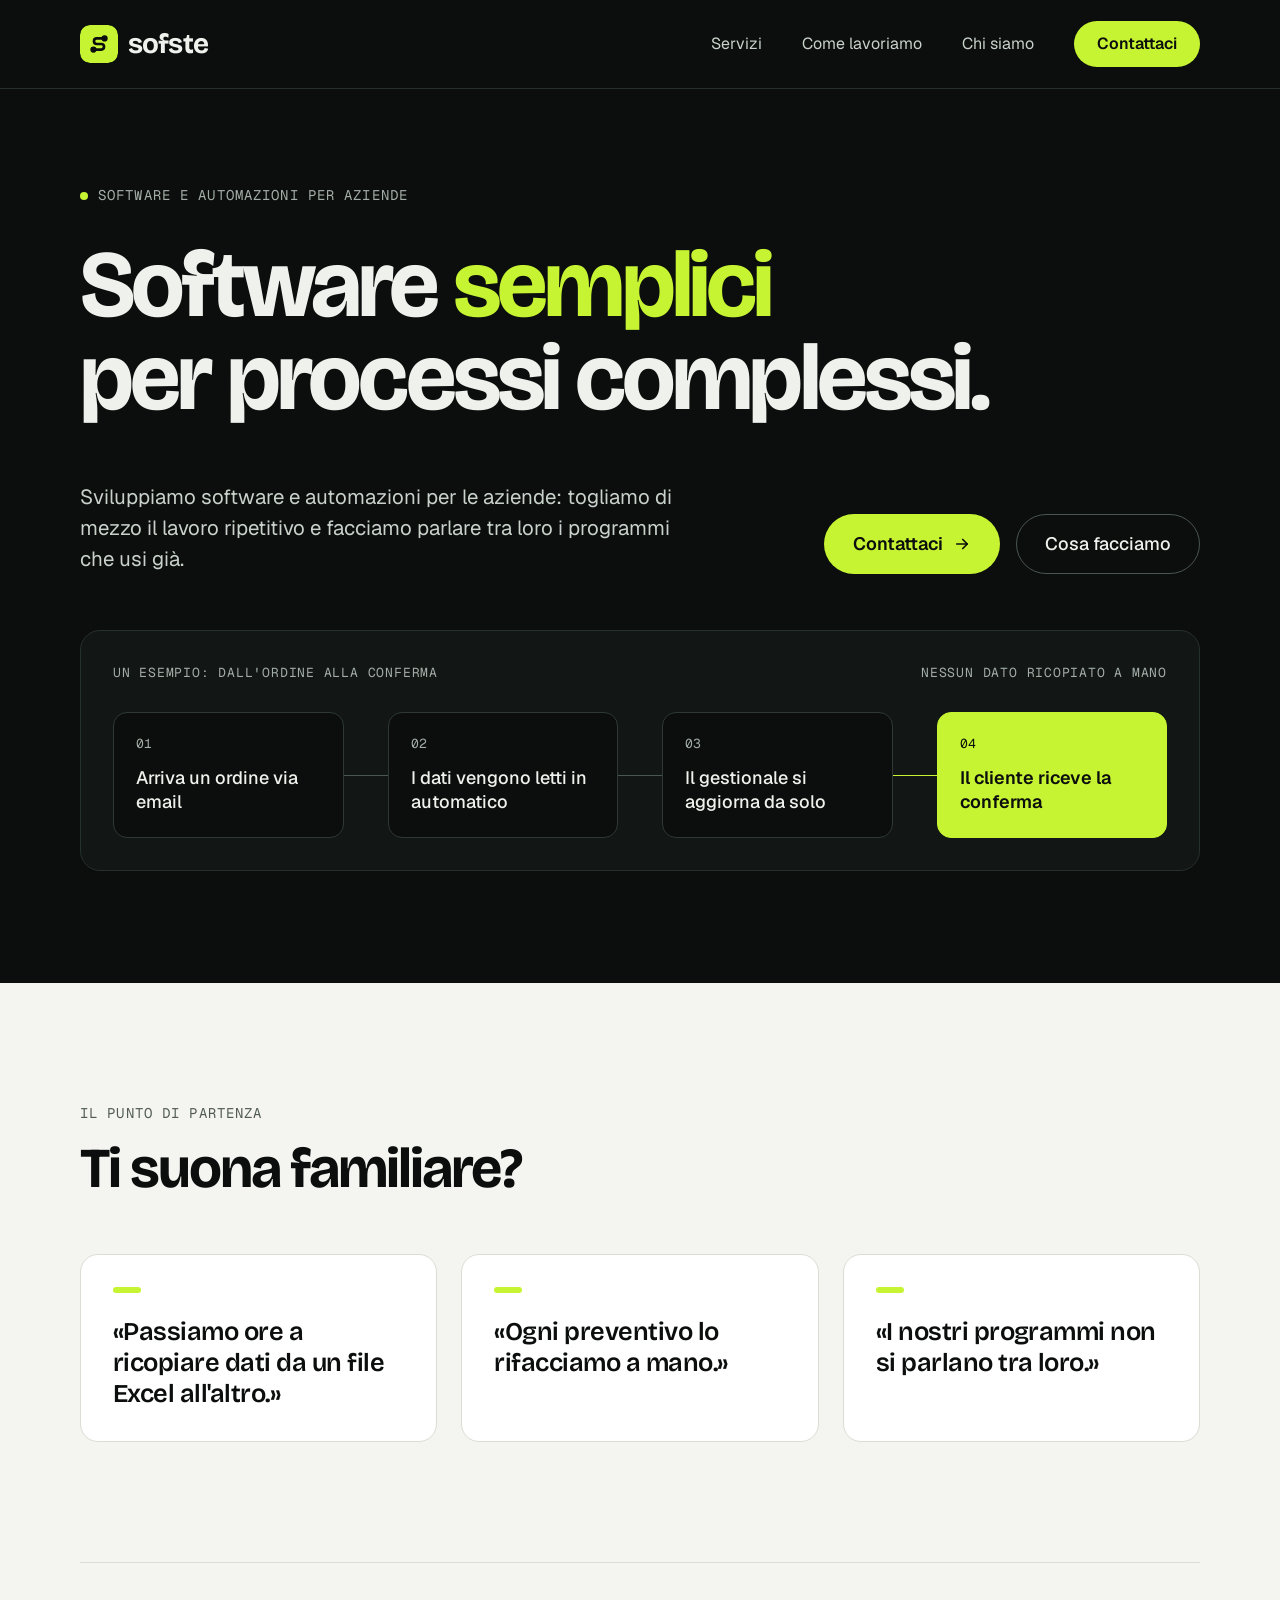
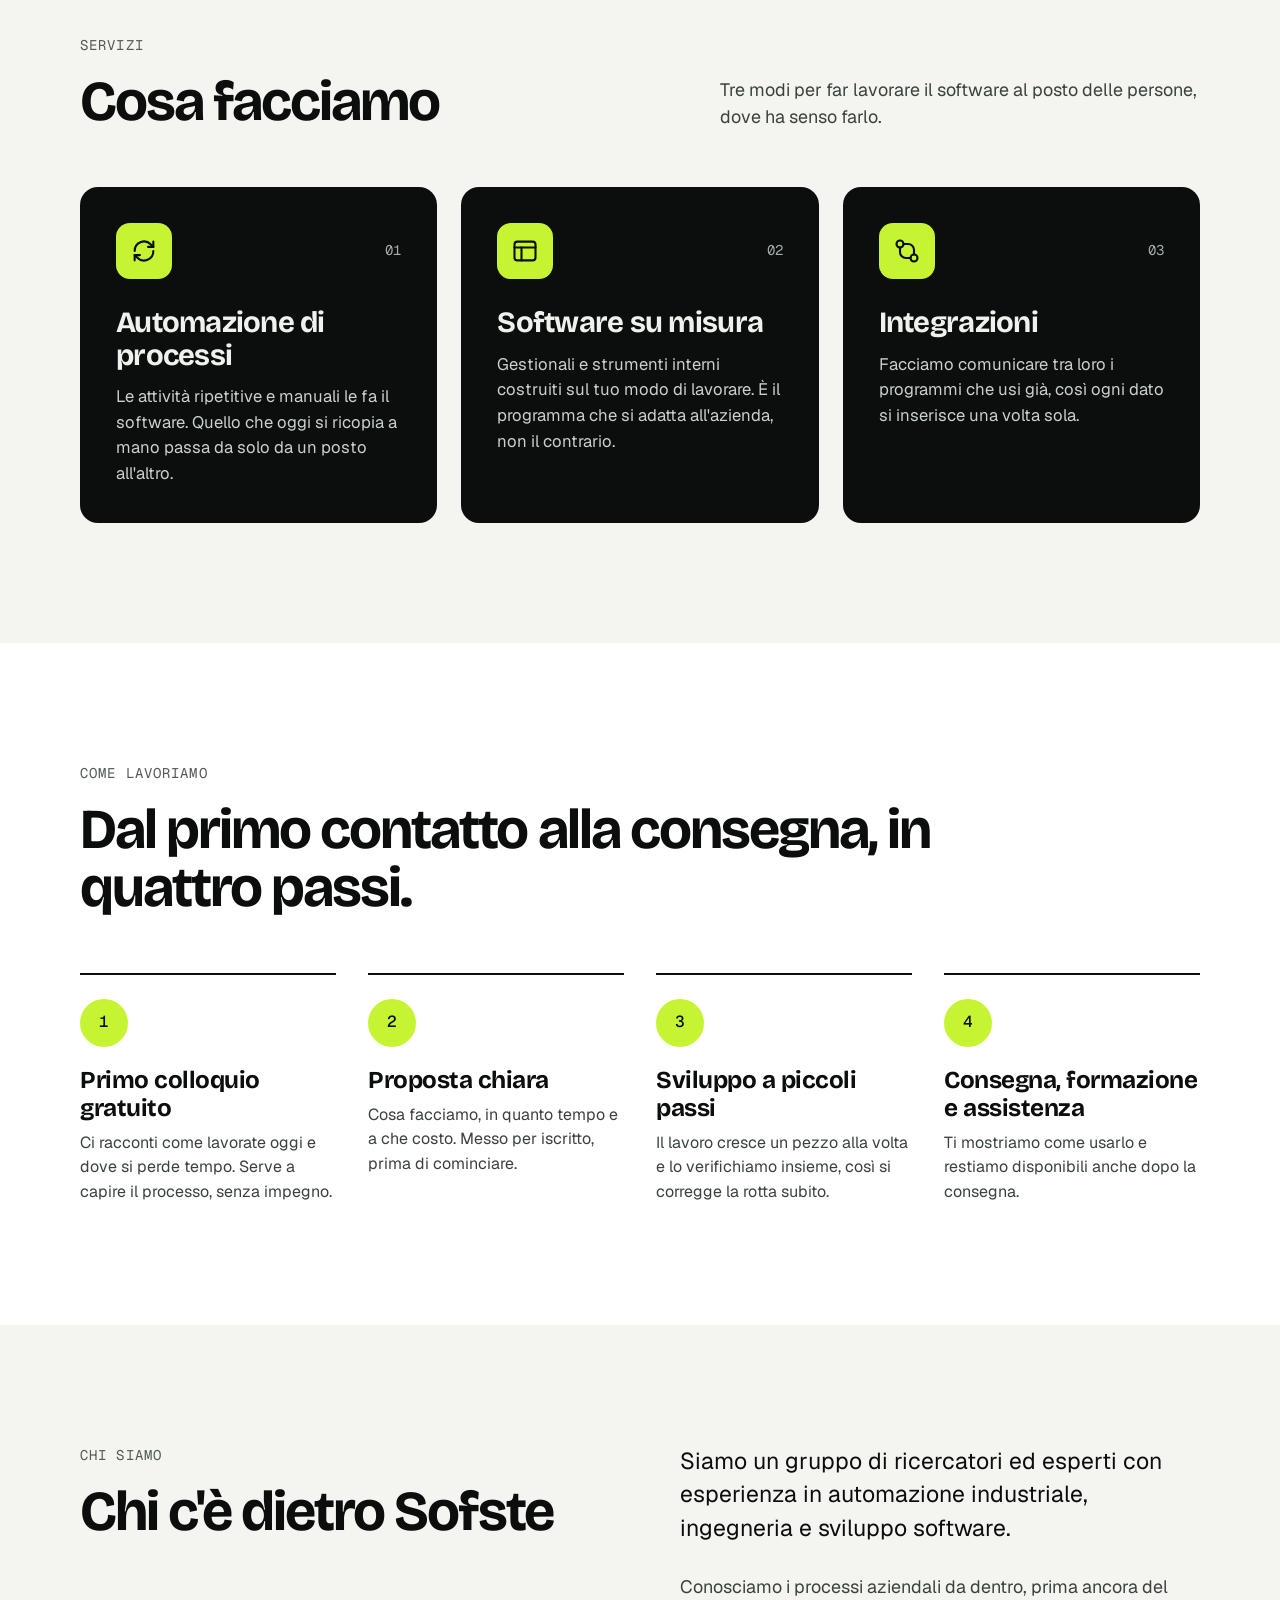
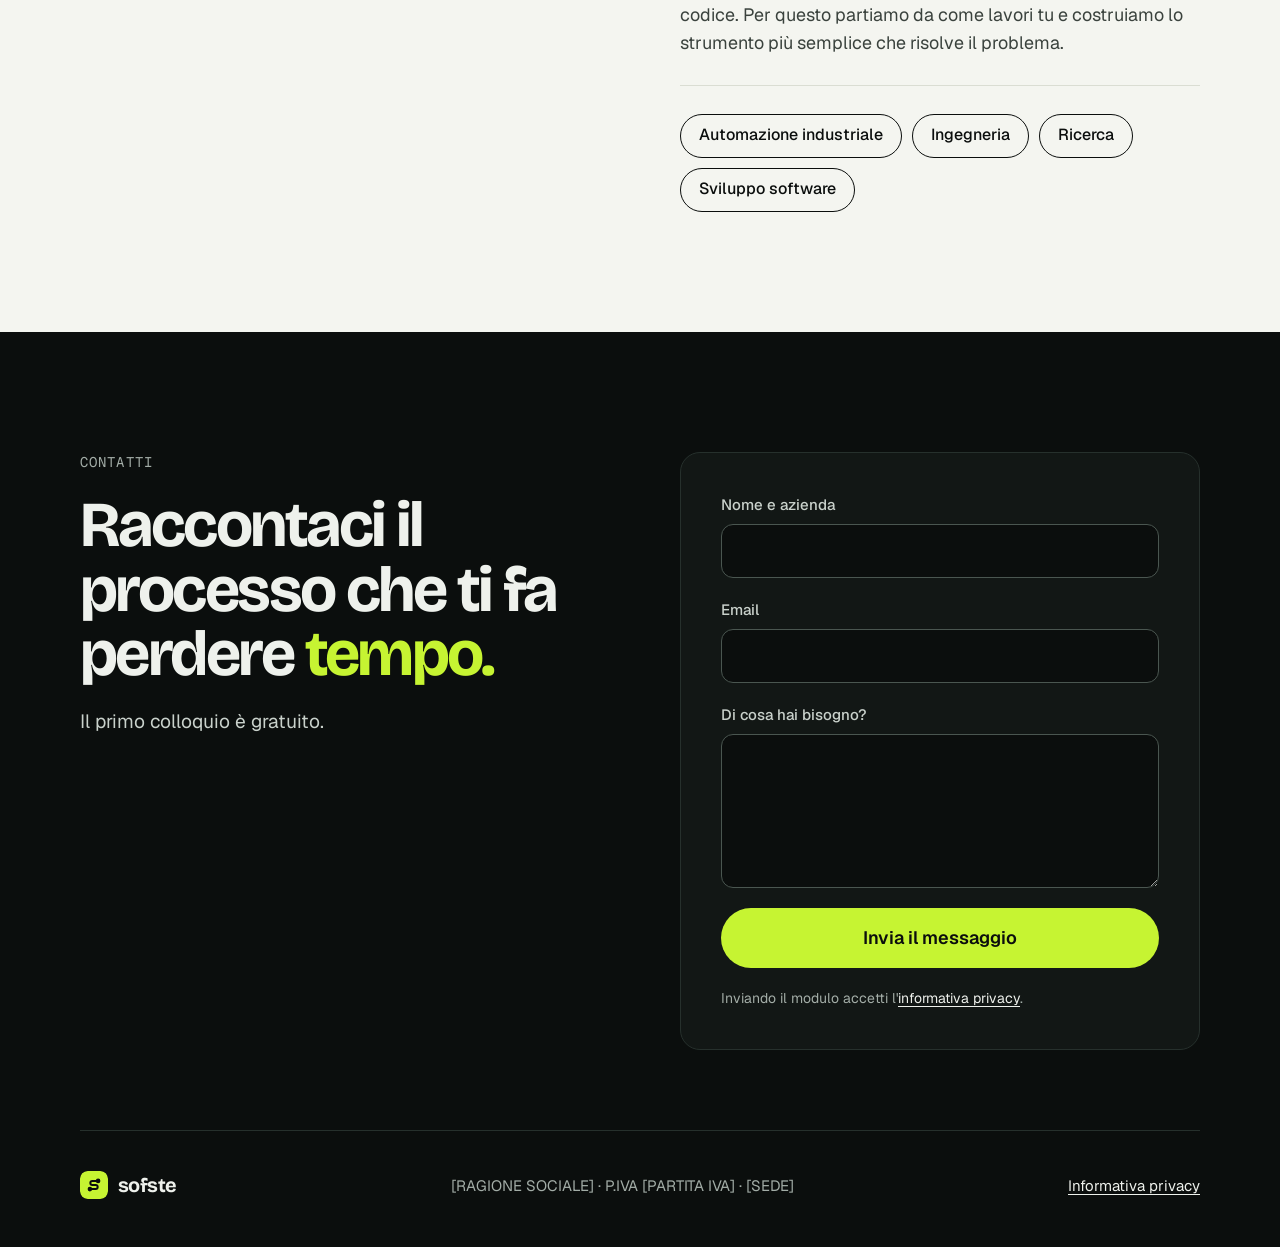
==== index.html @ 0947544b "Sito Sofste: pagina principale, privacy, logo e font Sito statico a pagina singola (HTML, CSS, JS se" ====
<!doctype html>
<html lang="it">
<head>
  <meta charset="utf-8">
  <meta name="viewport" content="width=device-width, initial-scale=1">
  <title>Sofste · Software semplici per processi complessi</title>
  <meta name="description" content="Sofste sviluppa software e automazioni per le aziende: meno lavoro ripetitivo, strumenti su misura e programmi che comunicano tra loro.">
  <meta name="theme-color" content="#0B0E0D">

  <meta property="og:type" content="website">
  <meta property="og:locale" content="it_IT">
  <meta property="og:site_name" content="Sofste">
  <meta property="og:title" content="Sofste · Software semplici per processi complessi">
  <meta property="og:description" content="Software e automazioni per le aziende: meno lavoro ripetitivo, strumenti su misura e programmi che comunicano tra loro.">
  <!-- TODO: aggiungere og:url e og:image quando il dominio è definito -->

  <link rel="icon" href="assets/img/favicon.svg" type="image/svg+xml">
  <link rel="preload" href="assets/fonts/bricolage-grotesque.woff2" as="font" type="font/woff2" crossorigin>
  <link rel="preload" href="assets/fonts/geist.woff2" as="font" type="font/woff2" crossorigin>
  <link rel="stylesheet" href="css/style.css">
  <script>document.documentElement.classList.add("js");</script>
</head>
<body>
  <a class="skip-link" href="#contenuto">Vai al contenuto</a>

  <header class="site-header on-dark">
    <div class="wrap site-header__inner">
      <a class="brand" href="#top" aria-label="Sofste, torna all'inizio">
        <img class="brand__mark" src="assets/img/logo-mark.svg" alt="" width="38" height="38">
        <span>sofste</span>
      </a>
      <button class="nav-toggle" type="button" aria-expanded="false" aria-controls="menu" aria-label="Apri il menu">
        <svg width="22" height="22" viewBox="0 0 24 24" fill="none" stroke="currentColor" stroke-width="2" stroke-linecap="round" aria-hidden="true"><path d="M4 8h16"/><path d="M4 16h16"/></svg>
      </button>
      <nav class="nav" id="menu" aria-label="Principale">
        <ul class="nav__list">
          <li><a href="#servizi">Servizi</a></li>
          <li><a href="#come-lavoriamo">Come lavoriamo</a></li>
          <li><a href="#chi-siamo">Chi siamo</a></li>
          <li><a class="btn btn--primary" href="#contatti">Contattaci</a></li>
        </ul>
      </nav>
    </div>
  </header>

  <main id="contenuto">
    <!-- Hero -->
    <section class="hero on-dark" id="top">
      <div class="wrap hero__inner">
        <div class="hero__intro">
          <p class="eyebrow hero__eyebrow">Software e automazioni per aziende</p>
          <h1 class="hero__title"><span class="line">Software <span class="accent">semplici</span></span> <span class="line">per processi complessi.</span></h1>
        </div>
        <div class="hero__row">
          <p class="hero__lead">Sviluppiamo software e automazioni per le aziende: togliamo di mezzo il lavoro ripetitivo e facciamo parlare tra loro i programmi che usi già.</p>
          <div class="hero__actions">
            <a class="btn btn--primary" href="#contatti">
              Contattaci
              <svg width="18" height="18" viewBox="0 0 24 24" fill="none" stroke="currentColor" stroke-width="2.2" stroke-linecap="round" stroke-linejoin="round" aria-hidden="true"><path d="M5 12h14"/><path d="M13 6l6 6-6 6"/></svg>
            </a>
            <a class="btn btn--ghost" href="#servizi">Cosa facciamo</a>
          </div>
        </div>

        <div class="flow-card">
          <p class="flow-card__head">
            <span>Un esempio: dall'ordine alla conferma</span>
            <span>Nessun dato ricopiato a mano</span>
          </p>
          <ol class="flow">
            <li class="flow__step"><span class="flow__num">01</span> Arriva un ordine via email</li>
            <li class="flow__step"><span class="flow__num">02</span> I dati vengono letti in automatico</li>
            <li class="flow__step"><span class="flow__num">03</span> Il gestionale si aggiorna da solo</li>
            <li class="flow__step flow__step--done"><span class="flow__num">04</span> Il cliente riceve la conferma</li>
          </ol>
        </div>
      </div>
    </section>

    <!-- Problemi -->
    <section class="section section--paper">
      <div class="wrap section__inner">
        <div class="section-head">
          <p class="eyebrow">Il punto di partenza</p>
          <h2 class="title">Ti suona familiare?</h2>
        </div>
        <ul class="quotes">
          <li class="quote"><p>«Passiamo ore a ricopiare dati da un file Excel all'altro.»</p></li>
          <li class="quote"><p>«Ogni preventivo lo rifacciamo a mano.»</p></li>
          <li class="quote"><p>«I nostri programmi non si parlano tra loro.»</p></li>
        </ul>
      </div>
    </section>

    <!-- Servizi -->
    <section class="section section--paper services" id="servizi">
      <div class="wrap section__inner">
        <div class="services__head">
          <div class="section-head">
            <p class="eyebrow">Servizi</p>
            <h2 class="title">Cosa facciamo</h2>
          </div>
          <p class="services__lead">Tre modi per far lavorare il software al posto delle persone, dove ha senso farlo.</p>
        </div>
        <div class="cards">
          <article class="card">
            <div class="card__top">
              <span class="card__icon">
                <svg viewBox="0 0 24 24" fill="none" stroke="currentColor" stroke-width="1.8" stroke-linecap="round" stroke-linejoin="round" aria-hidden="true"><path d="M4 12a8 8 0 0 1 13.7-5.7L20 8.5"/><path d="M20 4v4.5h-4.5"/><path d="M20 12a8 8 0 0 1-13.7 5.7L4 15.5"/><path d="M4 20v-4.5h4.5"/></svg>
              </span>
              <span>01</span>
            </div>
            <div class="card__body">
              <h3>Automazione di processi</h3>
              <p>Le attività ripetitive e manuali le fa il software. Quello che oggi si ricopia a mano passa da solo da un posto all'altro.</p>
            </div>
          </article>
          <article class="card">
            <div class="card__top">
              <span class="card__icon">
                <svg viewBox="0 0 24 24" fill="none" stroke="currentColor" stroke-width="1.8" stroke-linecap="round" stroke-linejoin="round" aria-hidden="true"><rect x="3" y="4" width="18" height="16" rx="2.5"/><path d="M3 9h18"/><path d="M9 9v11"/></svg>
              </span>
              <span>02</span>
            </div>
            <div class="card__body">
              <h3>Software su misura</h3>
              <p>Gestionali e strumenti interni costruiti sul tuo modo di lavorare. È il programma che si adatta all'azienda, non il contrario.</p>
            </div>
          </article>
          <article class="card">
            <div class="card__top">
              <span class="card__icon">
                <svg viewBox="0 0 24 24" fill="none" stroke="currentColor" stroke-width="1.8" stroke-linecap="round" stroke-linejoin="round" aria-hidden="true"><circle cx="6" cy="6" r="3"/><circle cx="18" cy="18" r="3"/><path d="M9 6h4a5 5 0 0 1 5 5v4"/><path d="M15 18h-4a5 5 0 0 1-5-5V9"/></svg>
              </span>
              <span>03</span>
            </div>
            <div class="card__body">
              <h3>Integrazioni</h3>
              <p>Facciamo comunicare tra loro i programmi che usi già, così ogni dato si inserisce una volta sola.</p>
            </div>
          </article>
        </div>
      </div>
    </section>

    <!-- Come lavoriamo -->
    <section class="section section--white how" id="come-lavoriamo">
      <div class="wrap section__inner">
        <div class="section-head">
          <p class="eyebrow">Come lavoriamo</p>
          <h2 class="title">Dal primo contatto alla consegna, in quattro passi.</h2>
        </div>
        <ol class="steps">
          <li class="step">
            <span class="step__num" aria-hidden="true">1</span>
            <div class="step__body">
              <h3>Primo colloquio gratuito</h3>
              <p>Ci racconti come lavorate oggi e dove si perde tempo. Serve a capire il processo, senza impegno.</p>
            </div>
          </li>
          <li class="step">
            <span class="step__num" aria-hidden="true">2</span>
            <div class="step__body">
              <h3>Proposta chiara</h3>
              <p>Cosa facciamo, in quanto tempo e a che costo. Messo per iscritto, prima di cominciare.</p>
            </div>
          </li>
          <li class="step">
            <span class="step__num" aria-hidden="true">3</span>
            <div class="step__body">
              <h3>Sviluppo a piccoli passi</h3>
              <p>Il lavoro cresce un pezzo alla volta e lo verifichiamo insieme, così si corregge la rotta subito.</p>
            </div>
          </li>
          <li class="step">
            <span class="step__num" aria-hidden="true">4</span>
            <div class="step__body">
              <h3>Consegna, formazione e assistenza</h3>
              <p>Ti mostriamo come usarlo e restiamo disponibili anche dopo la consegna.</p>
            </div>
          </li>
        </ol>
      </div>
    </section>

    <!-- Chi siamo -->
    <section class="section section--paper" id="chi-siamo">
      <div class="wrap about__inner">
        <div class="section-head">
          <p class="eyebrow">Chi siamo</p>
          <h2 class="title">Chi c'è dietro Sofste</h2>
        </div>
        <div class="about__text">
          <p class="about__lead">Siamo un gruppo di ricercatori ed esperti con esperienza in automazione industriale, ingegneria e sviluppo software.</p>
          <p class="about__more">Conosciamo i processi aziendali da dentro, prima ancora del codice. Per questo partiamo da come lavori tu e costruiamo lo strumento più semplice che risolve il problema.</p>
          <ul class="tags" aria-label="Competenze">
            <li>Automazione industriale</li>
            <li>Ingegneria</li>
            <li>Ricerca</li>
            <li>Sviluppo software</li>
          </ul>
        </div>
      </div>
    </section>

    <!-- Contatti -->
    <section class="contact on-dark" id="contatti">
      <div class="wrap">
        <div class="contact__grid">
          <div class="contact__intro">
            <p class="eyebrow">Contatti</p>
            <h2 class="contact__title">Raccontaci il processo che ti fa perdere <span class="accent">tempo.</span></h2>
            <p class="contact__lead">Il primo colloquio è gratuito.</p>
          </div>

          <!-- TODO: inserire in data-endpoint l'indirizzo del servizio che riceve il modulo (es. Formspree) -->
          <form class="form" id="contact-form" method="post" data-endpoint="">
            <div class="field">
              <label for="nome">Nome e azienda</label>
              <input id="nome" name="nome" type="text" autocomplete="name" required>
            </div>
            <div class="field">
              <label for="email">Email</label>
              <input id="email" name="email" type="email" autocomplete="email" required>
            </div>
            <div class="field">
              <label for="messaggio">Di cosa hai bisogno?</label>
              <textarea id="messaggio" name="messaggio" rows="5" required></textarea>
            </div>
            <div class="field field--trap" aria-hidden="true">
              <label for="sito">Lascia vuoto questo campo</label>
              <input id="sito" name="_gotcha" type="text" tabindex="-1" autocomplete="off">
            </div>
            <button class="btn btn--primary" type="submit">Invia il messaggio</button>
            <p class="form__status" role="status" aria-live="polite"></p>
            <p class="form__note">Inviando il modulo accetti l'<a href="privacy.html">informativa privacy</a>.</p>
          </form>
        </div>

        <footer class="site-footer">
          <span class="brand brand--small">
            <img class="brand__mark" src="assets/img/logo-mark.svg" alt="" width="28" height="28">
            <span>sofste</span>
          </span>
          <!-- TODO: dati fiscali reali -->
          <span>[RAGIONE SOCIALE] · P.IVA [PARTITA IVA] · [SEDE]</span>
          <a href="privacy.html">Informativa privacy</a>
        </footer>
      </div>
    </section>
  </main>

  <script src="js/main.js"></script>
</body>
</html>
---- css/style.css ----
/* Sofste — foglio di stile unico, mobile-first */

/* ---------- Font (in locale, nessuna richiesta a servizi esterni) ---------- */
@font-face {
  font-family: "Bricolage Grotesque";
  src: url("../assets/fonts/bricolage-grotesque.woff2") format("woff2");
  font-weight: 400 800;
  font-stretch: 100%;
  font-style: normal;
  font-display: swap;
}
@font-face {
  font-family: "Geist";
  src: url("../assets/fonts/geist.woff2") format("woff2");
  font-weight: 400 600;
  font-style: normal;
  font-display: swap;
}
@font-face {
  font-family: "Geist Mono";
  src: url("../assets/fonts/geist-mono.woff2") format("woff2");
  font-weight: 400 500;
  font-style: normal;
  font-display: swap;
}

/* ---------- Variabili ---------- */
:root {
  --accent: #c6f432;
  --ink: #0b0e0d;
  --panel: #121715;
  --line-dark: #26302c;
  --line-dark-strong: #4a5650;
  --text-light: #eef1ec;
  --text-light-soft: #c9d1cb;
  --muted-dark: #a3ada7;
  --paper: #f4f5f0;
  --white: #ffffff;
  --line-light: #daddd3;
  --text-soft: #3a423d;
  --muted-light: #525b55;

  --font-display: "Bricolage Grotesque", "Geist", system-ui, -apple-system, "Segoe UI", sans-serif;
  --font-body: "Geist", system-ui, -apple-system, "Segoe UI", Roboto, sans-serif;
  --font-mono: "Geist Mono", ui-monospace, "Cascadia Mono", Consolas, monospace;

  --gutter: 20px;
  --section: 64px;
}

/* ---------- Base ---------- */
*,
*::before,
*::after {
  box-sizing: border-box;
}

html {
  scroll-behavior: smooth;
  scroll-padding-top: 80px;
  -webkit-text-size-adjust: 100%;
}

body {
  margin: 0;
  background: var(--ink);
  color: var(--text-light);
  font-family: var(--font-body);
  font-size: 1rem;
  line-height: 1.55;
  -webkit-font-smoothing: antialiased;
}

h1,
h2,
h3,
p,
ol,
ul {
  margin: 0;
}

ol,
ul {
  padding: 0;
  list-style: none;
}

a {
  color: inherit;
  text-decoration: none;
}

svg {
  display: block;
}

:focus-visible {
  outline: 2px solid currentColor;
  outline-offset: 3px;
}

.wrap {
  width: min(100% - 2 * var(--gutter), 1280px);
  margin-inline: auto;
}

.skip-link {
  position: absolute;
  left: var(--gutter);
  top: -100px;
  z-index: 20;
  padding: 12px 18px;
  border-radius: 999px;
  background: var(--accent);
  color: var(--ink);
  font-weight: 600;
}
.skip-link:focus {
  top: 12px;
}

/* ---------- Elementi ricorrenti ---------- */
.eyebrow {
  font-family: var(--font-mono);
  font-size: 0.75rem;
  letter-spacing: 0.08em;
  text-transform: uppercase;
  color: var(--muted-light);
}
.on-dark .eyebrow {
  color: var(--muted-dark);
}

.title {
  font-family: var(--font-display);
  font-size: clamp(2.375rem, 4.4vw, 3.75rem);
  line-height: 1.03;
  font-weight: 700;
  letter-spacing: -0.035em;
}

.section-head {
  display: flex;
  flex-direction: column;
  gap: 12px;
}

.btn {
  display: inline-flex;
  align-items: center;
  justify-content: center;
  gap: 10px;
  min-height: 56px;
  padding: 0 28px;
  border: 1px solid transparent;
  border-radius: 999px;
  font-family: inherit;
  font-size: 1.0625rem;
  font-weight: 600;
  cursor: pointer;
  transition: transform 0.15s ease, background-color 0.15s ease, border-color 0.15s ease;
}
.btn--primary {
  background: var(--accent);
  color: var(--ink);
}
.btn--primary:hover {
  background: #d4fa55;
}
.btn--ghost {
  border-color: var(--line-dark-strong);
  color: var(--text-light);
  font-weight: 500;
}
.btn--ghost:hover {
  border-color: var(--text-light);
}
.btn:active {
  transform: translateY(1px);
}

.brand {
  display: inline-flex;
  align-items: center;
  gap: 8px;
  min-height: 44px;
  font-family: var(--font-display);
  font-size: 1.5rem;
  font-weight: 700;
  letter-spacing: -0.03em;
  line-height: 1;
  color: var(--text-light);
}
.brand__mark {
  width: 32px;
  height: 32px;
  border-radius: 9px;
}
.brand--small {
  font-size: 1.25rem;
}
.brand--small .brand__mark {
  width: 28px;
  height: 28px;
  border-radius: 8px;
}

/* ---------- Header ---------- */
.site-header {
  position: sticky;
  top: 0;
  z-index: 10;
  background: var(--ink);
  border-bottom: 1px solid var(--line-dark);
}
.site-header__inner {
  display: flex;
  flex-wrap: wrap;
  align-items: center;
  justify-content: space-between;
  gap: 0 24px;
  padding-block: 12px;
}

.nav-toggle {
  display: none;
  align-items: center;
  justify-content: center;
  width: 44px;
  height: 44px;
  padding: 0;
  border: 1px solid var(--line-dark-strong);
  border-radius: 12px;
  background: transparent;
  color: var(--text-light);
  cursor: pointer;
}
.js .nav-toggle {
  display: flex;
}

.nav {
  width: 100%;
}
.js .nav {
  display: none;
}
.js .nav.is-open {
  display: block;
}
.nav__list {
  display: flex;
  flex-direction: column;
  padding-block: 12px 8px;
  font-size: 1.0625rem;
  color: var(--text-light-soft);
}
.nav__list a:not(.btn) {
  display: flex;
  align-items: center;
  min-height: 48px;
  border-top: 1px solid var(--line-dark);
}
.nav__list a:not(.btn):hover {
  color: var(--text-light);
}
.nav__list .btn {
  width: 100%;
  min-height: 48px;
  margin-top: 12px;
  font-size: 1rem;
}

/* ---------- Hero ---------- */
.hero {
  padding-block: 48px var(--section);
}
.hero__inner {
  display: flex;
  flex-direction: column;
  gap: 32px;
}
.hero__intro {
  display: flex;
  flex-direction: column;
  gap: 20px;
}
.hero__eyebrow {
  display: flex;
  align-items: center;
  gap: 10px;
}
.hero__eyebrow::before {
  content: "";
  width: 8px;
  height: 8px;
  flex-shrink: 0;
  border-radius: 999px;
  background: var(--accent);
}
.hero__title {
  font-family: var(--font-display);
  font-size: clamp(3rem, 7.4vw, 6.5rem);
  line-height: 0.99;
  font-weight: 700;
  letter-spacing: -0.04em;
}
.accent {
  color: var(--accent);
}
.hero__row {
  display: flex;
  flex-direction: column;
  gap: 32px;
}
.hero__lead {
  max-width: 620px;
  font-size: clamp(1.125rem, 1.6vw, 1.375rem);
  line-height: 1.5;
  color: var(--text-light-soft);
}
.hero__actions {
  display: flex;
  flex-direction: column;
  gap: 12px;
}

/* Schema di esempio: quattro passaggi collegati */
.flow-card {
  display: flex;
  flex-direction: column;
  gap: 20px;
  padding: 20px;
  border: 1px solid var(--line-dark);
  border-radius: 18px;
  background: var(--panel);
}
.flow-card__head {
  display: flex;
  flex-wrap: wrap;
  justify-content: space-between;
  gap: 6px 24px;
  font-family: var(--font-mono);
  font-size: 0.75rem;
  letter-spacing: 0.06em;
  text-transform: uppercase;
  color: var(--muted-dark);
}
.flow {
  display: flex;
  flex-direction: column;
  gap: 16px;
}
.flow__step {
  position: relative;
  display: flex;
  align-items: center;
  gap: 14px;
  padding: 16px;
  border: 1px solid #2e3934;
  border-radius: 12px;
  background: var(--ink);
  font-size: 1rem;
  line-height: 1.35;
  font-weight: 500;
}
.flow__step + .flow__step::before {
  content: "";
  position: absolute;
  left: 24px;
  top: -17px;
  width: 1px;
  height: 16px;
  background: var(--line-dark-strong);
}
.flow__num {
  font-family: var(--font-mono);
  font-size: 0.75rem;
  font-weight: 400;
  color: var(--muted-dark);
}
.flow__step--done {
  border-color: var(--accent);
  background: var(--accent);
  color: var(--ink);
  font-weight: 600;
}
.flow__step--done .flow__num {
  color: var(--ink);
}
.flow__step--done::before {
  background: var(--accent) !important;
}

/* ---------- Sezioni chiare ---------- */
.section {
  padding-block: var(--section);
}
.section--paper {
  background: var(--paper);
  color: var(--ink);
}
.section--white {
  background: var(--white);
  color: var(--ink);
}
.section__inner {
  display: flex;
  flex-direction: column;
  gap: 28px;
}

/* Problemi */
.quotes {
  display: grid;
  gap: 12px;
}
.quote {
  display: flex;
  flex-direction: column;
  gap: 16px;
  padding: 22px;
  border: 1px solid var(--line-light);
  border-radius: 16px;
  background: var(--white);
}
.quote::before {
  content: "";
  width: 24px;
  height: 6px;
  border-radius: 999px;
  background: var(--accent);
}
.quote p {
  font-family: var(--font-display);
  font-size: clamp(1.375rem, 2vw, 1.75rem);
  line-height: 1.2;
  font-weight: 600;
  letter-spacing: -0.02em;
}

/* Servizi */
.services {
  padding-top: 0;
}
.services .section__inner {
  padding-top: 48px;
  border-top: 1px solid var(--line-light);
}
.services__head {
  display: flex;
  flex-direction: column;
  gap: 12px;
}
.services__lead {
  max-width: 480px;
  font-size: clamp(1.0625rem, 1.4vw, 1.1875rem);
  line-height: 1.5;
  color: var(--text-soft);
}
.cards {
  display: grid;
  gap: 12px;
}
.card {
  display: flex;
  flex-direction: column;
  gap: 20px;
  padding: 24px;
  border-radius: 16px;
  background: var(--ink);
  color: var(--text-light);
}
.card__top {
  display: flex;
  align-items: center;
  justify-content: space-between;
  font-family: var(--font-mono);
  font-size: 0.8125rem;
  color: var(--muted-dark);
}
.card__icon {
  display: flex;
  align-items: center;
  justify-content: center;
  width: 48px;
  height: 48px;
  border-radius: 12px;
  background: var(--accent);
  color: var(--ink);
}
.card__icon svg {
  width: 24px;
  height: 24px;
}
.card__body {
  display: flex;
  flex-direction: column;
  gap: 10px;
}
.card h3 {
  font-family: var(--font-display);
  font-size: clamp(1.625rem, 2.3vw, 2rem);
  line-height: 1.1;
  font-weight: 700;
  letter-spacing: -0.025em;
}
.card p {
  font-size: clamp(1rem, 1.3vw, 1.125rem);
  color: var(--text-light-soft);
}

/* Come lavoriamo */
.steps {
  display: grid;
}
.step {
  display: flex;
  gap: 16px;
  padding-block: 22px;
  border-top: 1px solid var(--line-light);
}
.step:first-child {
  border-top: 2px solid var(--ink);
}
.step__num {
  display: flex;
  align-items: center;
  justify-content: center;
  width: 40px;
  height: 40px;
  flex-shrink: 0;
  border-radius: 999px;
  background: var(--accent);
  font-family: var(--font-mono);
  font-size: 0.9375rem;
  font-weight: 500;
}
.step__body {
  display: flex;
  flex-direction: column;
  gap: 8px;
}
.step h3 {
  font-family: var(--font-display);
  font-size: clamp(1.375rem, 1.9vw, 1.625rem);
  line-height: 1.15;
  font-weight: 700;
  letter-spacing: -0.02em;
}
.step p {
  font-size: clamp(1rem, 1.2vw, 1.0625rem);
  color: var(--text-soft);
}

/* Chi siamo */
.about__inner {
  display: grid;
  gap: 24px;
}
.about__text {
  display: flex;
  flex-direction: column;
  gap: 24px;
}
.about__lead {
  font-size: clamp(1.25rem, 1.8vw, 1.5rem);
  line-height: 1.45;
}
.about__more {
  font-size: clamp(1.0625rem, 1.4vw, 1.1875rem);
  color: var(--text-soft);
}
.tags {
  display: flex;
  flex-wrap: wrap;
  gap: 8px;
  padding-top: 22px;
  border-top: 1px solid var(--line-light);
}
.tags li {
  display: flex;
  align-items: center;
  min-height: 40px;
  padding: 0 14px;
  border: 1px solid var(--ink);
  border-radius: 999px;
  font-size: 0.9375rem;
  font-weight: 500;
}

/* ---------- Contatti ---------- */
.contact {
  padding-block: var(--section) 28px;
}
.contact__grid {
  display: grid;
  gap: 36px;
}
.contact__intro {
  display: flex;
  flex-direction: column;
  gap: 14px;
}
.contact__title {
  font-family: var(--font-display);
  font-size: clamp(2.5rem, 5vw, 4.25rem);
  line-height: 1.01;
  font-weight: 700;
  letter-spacing: -0.04em;
}
.contact__lead {
  font-size: clamp(1.0625rem, 1.5vw, 1.25rem);
  color: var(--text-light-soft);
}

.form {
  display: flex;
  flex-direction: column;
  gap: 16px;
  padding: 22px;
  border: 1px solid var(--line-dark);
  border-radius: 18px;
  background: var(--panel);
}
.field {
  display: flex;
  flex-direction: column;
  gap: 8px;
}
.field label {
  font-size: 0.9375rem;
  font-weight: 500;
  color: var(--text-light-soft);
}
.field input,
.field textarea {
  width: 100%;
  padding: 0 14px;
  border: 1px solid var(--line-dark-strong);
  border-radius: 12px;
  background: var(--ink);
  color: var(--text-light);
  font-family: inherit;
  font-size: 1rem;
}
.field input {
  height: 52px;
}
.field textarea {
  min-height: 132px;
  padding-block: 12px;
  line-height: 1.5;
  resize: vertical;
}
.field input:focus-visible,
.field textarea:focus-visible {
  outline: 2px solid var(--accent);
  outline-offset: 1px;
  border-color: var(--accent);
}
/* Campo trappola per i bot: nascosto alle persone */
.field--trap {
  position: absolute;
  left: -9999px;
}
.form .btn {
  width: 100%;
}
.form__status {
  font-size: 0.9375rem;
  font-weight: 500;
  color: var(--accent);
}
.form__status:empty {
  display: none;
}
.form__status.is-error {
  color: #ffb4a8;
}
.form__note {
  font-size: 0.875rem;
  color: var(--muted-dark);
}
.form__note a,
.site-footer a {
  color: var(--text-light);
  text-decoration: underline;
  text-underline-offset: 3px;
}

/* ---------- Footer ---------- */
.site-footer {
  display: flex;
  flex-direction: column;
  gap: 12px;
  margin-top: var(--section);
  padding-top: 24px;
  border-top: 1px solid var(--line-dark);
  font-size: 0.875rem;
  color: var(--muted-dark);
}
.site-footer a {
  display: inline-flex;
  align-items: center;
  min-height: 44px;
}

/* ---------- Pagina privacy ---------- */
.legal {
  background: var(--paper);
  color: var(--ink);
  padding-block: 56px 80px;
}
.legal__inner {
  display: flex;
  flex-direction: column;
  gap: 20px;
  max-width: 760px;
}
.legal h1 {
  font-family: var(--font-display);
  font-size: clamp(2.375rem, 5vw, 3.5rem);
  line-height: 1.03;
  font-weight: 700;
  letter-spacing: -0.035em;
}
.legal h2 {
  margin-top: 16px;
  font-family: var(--font-display);
  font-size: 1.5rem;
  line-height: 1.15;
  font-weight: 700;
  letter-spacing: -0.02em;
}
.legal p,
.legal li {
  font-size: 1.0625rem;
  color: var(--text-soft);
}
.legal ul {
  display: flex;
  flex-direction: column;
  gap: 8px;
  padding-left: 20px;
  list-style: disc;
}
.legal a {
  text-decoration: underline;
  text-underline-offset: 3px;
}
.legal-footer {
  padding-block: 0 28px;
}
.legal-footer .site-footer {
  margin-top: 0;
  border-top: 0;
}

/* ---------- Da 720px: tablet ---------- */
@media (min-width: 720px) {
  :root {
    --gutter: 40px;
    --section: 96px;
  }

  .hero__actions {
    flex-direction: row;
  }
  .form {
    padding: 32px;
  }
  .site-footer {
    flex-direction: row;
    align-items: center;
    justify-content: space-between;
    gap: 24px;
  }
}

/* ---------- Da 900px: schede su tre colonne ---------- */
@media (min-width: 900px) {
  .quotes,
  .cards {
    grid-template-columns: repeat(3, minmax(0, 1fr));
    gap: 16px;
  }
}

/* ---------- Da 1024px: desktop ---------- */
@media (min-width: 1024px) {
  :root {
    --gutter: 80px;
    --section: 120px;
  }

  html {
    scroll-padding-top: 100px;
  }

  .eyebrow {
    font-size: 0.875rem;
  }
  .section-head {
    gap: 16px;
  }
  .section__inner {
    gap: 56px;
  }

  .brand {
    gap: 10px;
    font-size: 1.75rem;
  }
  .brand__mark {
    width: 38px;
    height: 38px;
    border-radius: 10px;
  }
  .brand--small {
    font-size: 1.25rem;
  }

  .site-header__inner {
    flex-wrap: nowrap;
    padding-block: 20px;
  }
  .js .nav-toggle {
    display: none;
  }
  .nav,
  .js .nav {
    display: block;
    width: auto;
  }
  .nav__list {
    flex-direction: row;
    align-items: center;
    gap: 40px;
    padding: 0;
    font-size: 1rem;
  }
  .nav__list a:not(.btn) {
    border-top: 0;
  }
  .nav__list .btn {
    width: auto;
    min-height: 46px;
    margin-top: 0;
    padding: 0 22px;
  }

  .hero {
    padding-block: 96px 112px;
  }
  .hero__inner {
    gap: 56px;
  }
  .hero__intro {
    gap: 32px;
  }
  .hero__title span.line {
    display: block;
  }
  .hero__row {
    flex-direction: row;
    align-items: flex-end;
    justify-content: space-between;
    gap: 80px;
  }
  .hero__actions {
    flex-shrink: 0;
    gap: 16px;
  }
  .btn {
    min-height: 60px;
    font-size: 1.125rem;
  }

  .flow-card {
    gap: 28px;
    padding: 32px;
    border-radius: 20px;
  }
  .flow-card__head {
    font-size: 0.8125rem;
  }
  .flow {
    flex-direction: row;
    align-items: stretch;
    gap: 44px;
  }
  .flow__step {
    flex: 1 1 0;
    flex-direction: column;
    align-items: flex-start;
    padding: 22px;
    border-radius: 14px;
    font-size: 1.125rem;
  }
  .flow__step + .flow__step::before {
    left: -45px;
    top: 50%;
    width: 44px;
    height: 1px;
  }
  .flow__num {
    font-size: 0.8125rem;
  }

  .quotes,
  .cards {
    gap: 24px;
  }
  .quote {
    gap: 24px;
    padding: 32px;
    border-radius: 18px;
  }
  .quote::before {
    width: 28px;
  }

  .services .section__inner {
    padding-top: 72px;
  }
  .services__head {
    flex-direction: row;
    align-items: flex-end;
    justify-content: space-between;
    gap: 80px;
  }
  .card {
    gap: 28px;
    padding: 36px;
    border-radius: 18px;
  }
  .card__icon {
    width: 56px;
    height: 56px;
    border-radius: 14px;
  }
  .card__icon svg {
    width: 28px;
    height: 28px;
  }
  .card__top {
    font-size: 0.875rem;
  }
  .card__body {
    gap: 12px;
  }

  .steps {
    grid-template-columns: repeat(4, minmax(0, 1fr));
    gap: 32px;
  }
  .step,
  .step:first-child {
    flex-direction: column;
    gap: 20px;
    padding-block: 24px 0;
    border-top: 2px solid var(--ink);
  }
  .step__num {
    width: 48px;
    height: 48px;
    font-size: 1rem;
  }
  .how .title {
    max-width: 900px;
  }

  .about__inner {
    grid-template-columns: repeat(2, minmax(0, 1fr));
    gap: 80px;
  }
  .about__text {
    gap: 28px;
  }
  .tags {
    gap: 10px;
    padding-top: 28px;
  }
  .tags li {
    min-height: 44px;
    padding: 0 18px;
    font-size: 1rem;
  }

  .contact {
    padding-block: 120px 40px;
  }
  .contact__grid {
    grid-template-columns: repeat(2, minmax(0, 1fr));
    gap: 80px;
  }
  .contact__intro {
    gap: 20px;
  }
  .form {
    gap: 20px;
    padding: 40px;
    border-radius: 20px;
  }
  .field input {
    height: 54px;
  }
  .field input,
  .field textarea {
    padding-inline: 16px;
    font-size: 1.0625rem;
  }

  .site-footer {
    margin-top: 80px;
    padding-top: 32px;
    font-size: 0.9375rem;
  }
}

/* ---------- Meno movimento per chi lo chiede ---------- */
@media (prefers-reduced-motion: reduce) {
  html {
    scroll-behavior: auto;
  }
  .btn {
    transition: none;
  }
}
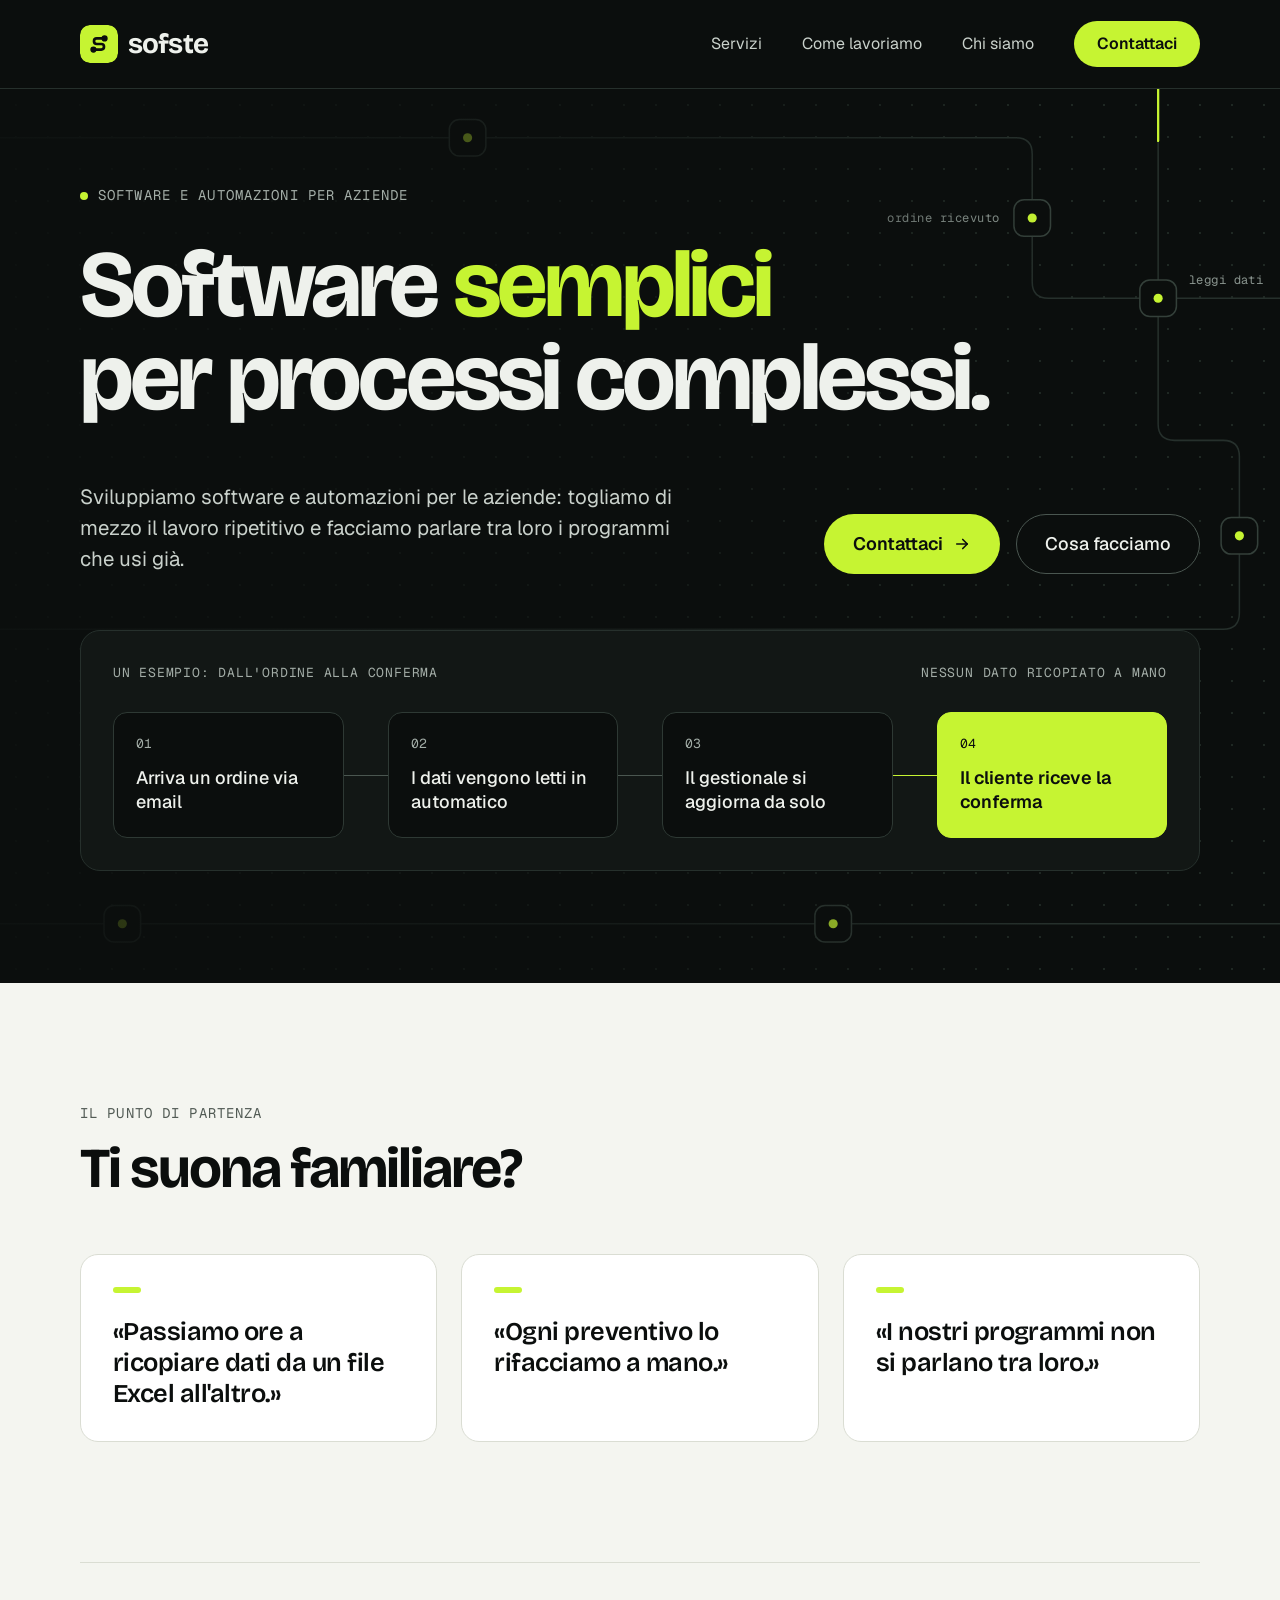
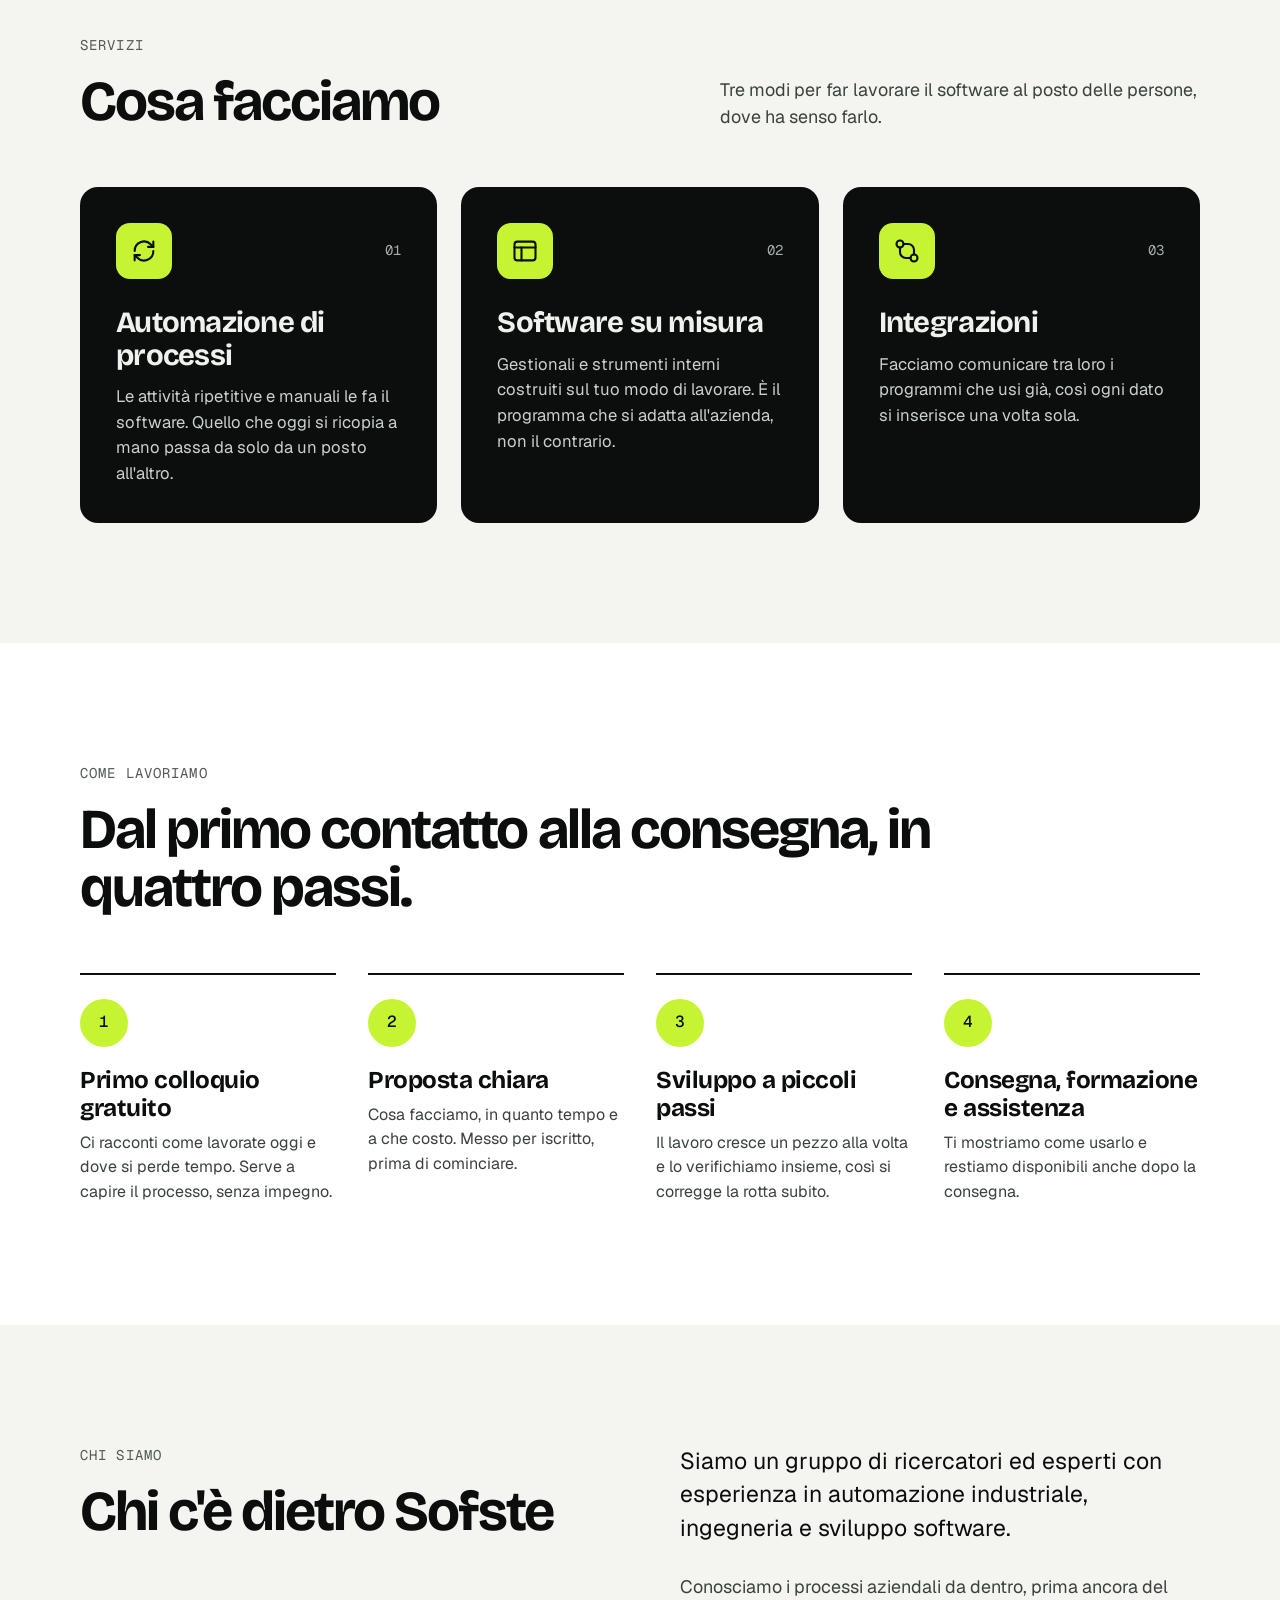
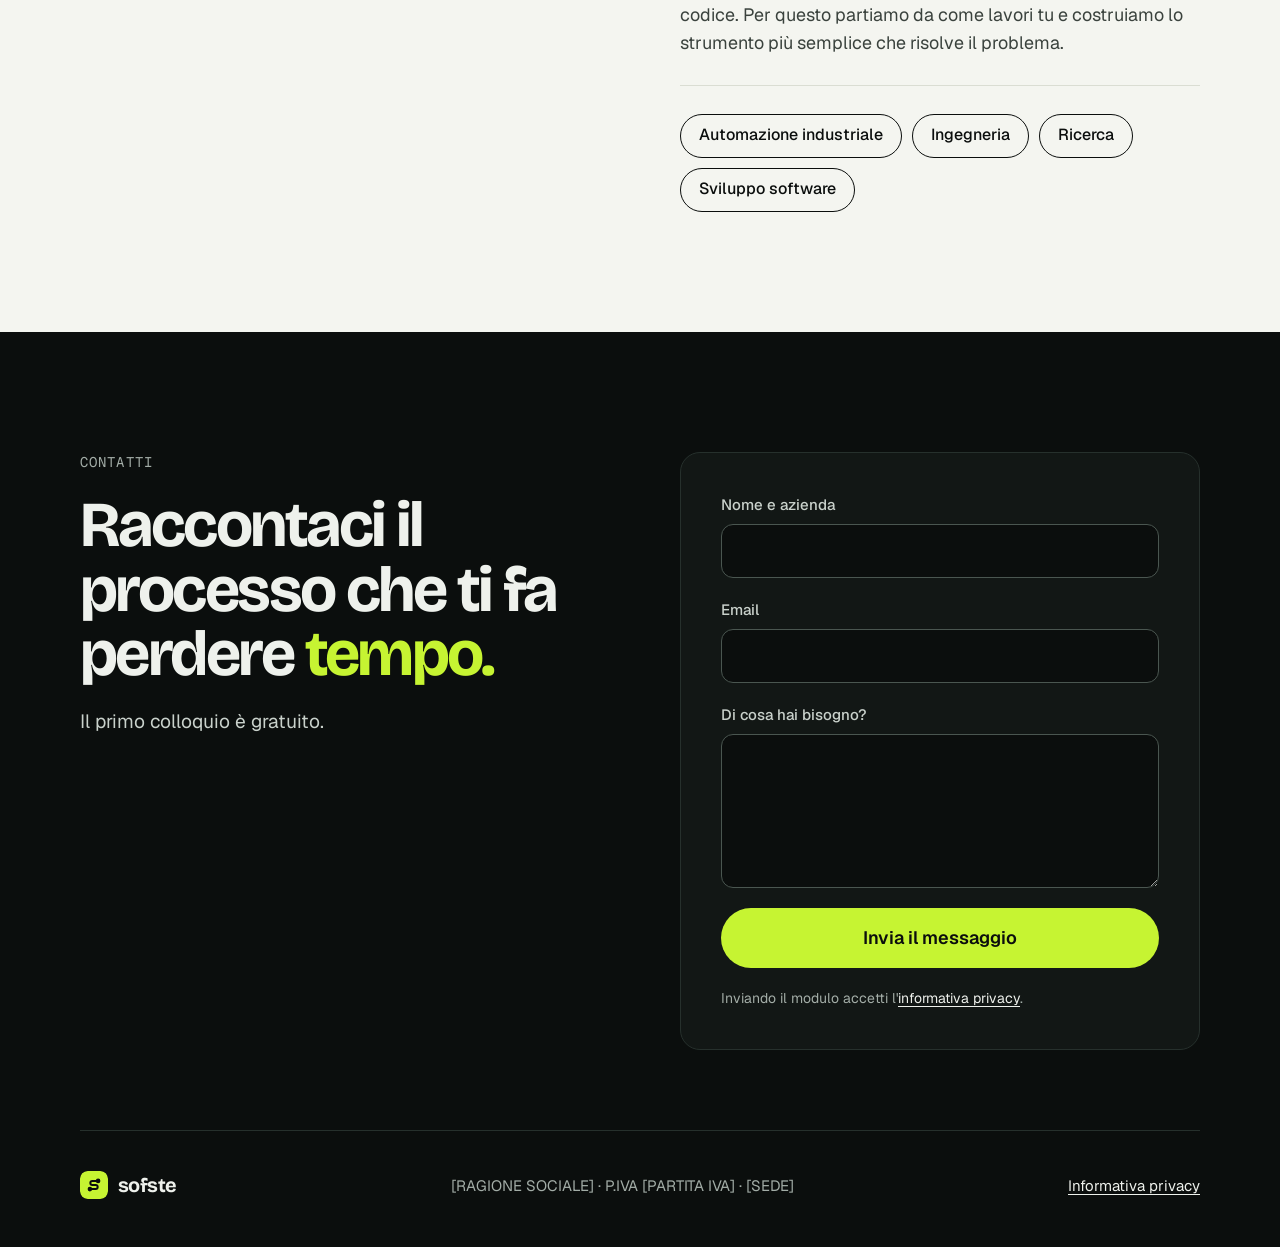
==== commit b78bed14: "Hero: sfondo animato con griglia, percorsi di workflow e nodi Su desktop una rete SVG con impulsi ch" ====
--- a/index.html
+++ b/index.html
@@ -46,6 +46,54 @@
   <main id="contenuto">
     <!-- Hero -->
     <section class="hero on-dark" id="top">
+      <!-- Sfondo decorativo animato: griglia di punti, percorsi di workflow e nodi -->
+      <div class="hero__bg" aria-hidden="true">
+        <span class="hero__rail hero__rail--left"></span>
+        <span class="hero__rail hero__rail--right"></span>
+        <svg class="hero__net" viewBox="0 0 1440 880" preserveAspectRatio="xMaxYMin slice" fill="none" focusable="false">
+          <g class="net-lines">
+            <path d="M-20 48 H1180 Q1196 48 1196 64 V190 Q1196 206 1212 206 H1460"/>
+            <path d="M1320 -20 V330 Q1320 346 1336 346 H1384 Q1400 346 1400 362 V516 Q1400 532 1384 532 H-20"/>
+            <path d="M-20 822 H1460"/>
+          </g>
+          <g class="net-pulses">
+            <path pathLength="1000" stroke-dasharray="45 955" style="--dur: 9s; --delay: 0s" d="M-20 48 H1180 Q1196 48 1196 64 V190 Q1196 206 1212 206 H1460"/>
+            <path pathLength="1000" stroke-dasharray="45 955" style="--dur: 9s; --delay: -4.5s" d="M-20 48 H1180 Q1196 48 1196 64 V190 Q1196 206 1212 206 H1460"/>
+            <path pathLength="1000" stroke-dasharray="35 965" style="--dur: 12s; --delay: -2s" d="M1320 -20 V330 Q1320 346 1336 346 H1384 Q1400 346 1400 362 V516 Q1400 532 1384 532 H-20"/>
+            <path pathLength="1000" stroke-dasharray="35 965" style="--dur: 12s; --delay: -8s" d="M1320 -20 V330 Q1320 346 1336 346 H1384 Q1400 346 1400 362 V516 Q1400 532 1384 532 H-20"/>
+            <path pathLength="1000" stroke-dasharray="50 950" style="--dur: 10s; --delay: -3s" d="M-20 822 H1460"/>
+          </g>
+          <g class="net-node" style="--dur: 4s; --delay: -1s">
+            <rect x="622" y="30" width="36" height="36" rx="10"/>
+            <circle class="net-dot" cx="640" cy="48" r="4.5"/>
+          </g>
+          <g class="net-node" style="--dur: 3.2s; --delay: 0s">
+            <circle class="net-ring" cx="1196" cy="127" r="12"/>
+            <rect x="1178" y="109" width="36" height="36" rx="10"/>
+            <circle class="net-dot" cx="1196" cy="127" r="4.5"/>
+            <text class="net-label" x="1164" y="131" text-anchor="end">ordine ricevuto</text>
+          </g>
+          <g class="net-node" style="--dur: 3.2s; --delay: -1.1s">
+            <circle class="net-ring" cx="1320" cy="206" r="12"/>
+            <rect x="1302" y="188" width="36" height="36" rx="10"/>
+            <circle class="net-dot" cx="1320" cy="206" r="4.5"/>
+            <text class="net-label" x="1350" y="192">leggi dati</text>
+          </g>
+          <g class="net-node" style="--dur: 3.2s; --delay: -2.2s">
+            <circle class="net-ring" cx="1400" cy="440" r="12"/>
+            <rect x="1382" y="422" width="36" height="36" rx="10"/>
+            <circle class="net-dot" cx="1400" cy="440" r="4.5"/>
+          </g>
+          <g class="net-node" style="--dur: 4s; --delay: -0.5s">
+            <rect x="282" y="804" width="36" height="36" rx="10"/>
+            <circle class="net-dot" cx="300" cy="822" r="4.5"/>
+          </g>
+          <g class="net-node" style="--dur: 4s; --delay: -3s">
+            <rect x="982" y="804" width="36" height="36" rx="10"/>
+            <circle class="net-dot" cx="1000" cy="822" r="4.5"/>
+          </g>
+        </svg>
+      </div>
       <div class="wrap hero__inner">
         <div class="hero__intro">
           <p class="eyebrow hero__eyebrow">Software e automazioni per aziende</p>
@@ -213,8 +261,9 @@
             <p class="contact__lead">Il primo colloquio è gratuito.</p>
           </div>
 
-          <!-- TODO: inserire in data-endpoint l'indirizzo del servizio che riceve il modulo (es. Formspree) -->
-          <form class="form" id="contact-form" method="post" data-endpoint="">
+          <!-- Modulo gestito da Netlify Forms: i messaggi arrivano nel pannello Netlify -->
+          <form class="form" id="contact-form" name="contatto" method="post" action="/" data-netlify="true" netlify-honeypot="sito-web">
+            <input type="hidden" name="form-name" value="contatto">
             <div class="field">
               <label for="nome">Nome e azienda</label>
               <input id="nome" name="nome" type="text" autocomplete="name" required>
@@ -229,7 +278,7 @@
             </div>
             <div class="field field--trap" aria-hidden="true">
               <label for="sito">Lascia vuoto questo campo</label>
-              <input id="sito" name="_gotcha" type="text" tabindex="-1" autocomplete="off">
+              <input id="sito" name="sito-web" type="text" tabindex="-1" autocomplete="off">
             </div>
             <button class="btn btn--primary" type="submit">Invia il messaggio</button>
             <p class="form__status" role="status" aria-live="polite"></p>
--- a/css/style.css
+++ b/css/style.css
@@ -274,9 +274,136 @@
 
 /* ---------- Hero ---------- */
 .hero {
+  position: relative;
+  overflow: hidden;
   padding-block: 48px var(--section);
 }
+
+/* Sfondo animato: griglia di punti che scorre, più binari (mobile) o rete di workflow (desktop) */
+.hero__bg {
+  position: absolute;
+  inset: 0;
+  pointer-events: none;
+  background-image: radial-gradient(#1f2823 1.2px, transparent 1.2px);
+  background-size: 32px 32px;
+  animation: hero-grid 6s linear infinite;
+}
+.hero__rail {
+  position: absolute;
+  top: 0;
+  bottom: 0;
+  width: 1px;
+  background: var(--line-dark);
+}
+.hero__rail--left {
+  left: calc(var(--gutter) / 2);
+}
+.hero__rail--right {
+  right: calc(var(--gutter) / 2);
+}
+.hero__rail::after {
+  content: "";
+  position: absolute;
+  left: -0.5px;
+  width: 2px;
+  height: 56px;
+  border-radius: 2px;
+  background: var(--accent);
+  animation: hero-rail 7s linear infinite;
+}
+.hero__rail--right::after {
+  animation-duration: 9s;
+  animation-delay: -4s;
+  animation-direction: reverse;
+}
+.hero__net {
+  display: none;
+  position: absolute;
+  inset: 0;
+  width: 100%;
+  height: 100%;
+  color: var(--accent);
+}
+.net-lines path {
+  stroke: var(--line-dark);
+  stroke-width: 1.5;
+}
+.net-pulses path {
+  stroke: currentColor;
+  stroke-width: 2;
+  stroke-linecap: round;
+  animation: hero-flow var(--dur, 9s) linear var(--delay, 0s) infinite;
+}
+.net-node rect {
+  fill: var(--ink);
+  stroke: #34403a;
+  stroke-width: 1.5;
+}
+.net-dot {
+  fill: currentColor;
+  animation: hero-blink var(--dur, 4s) ease-in-out var(--delay, 0s) infinite;
+}
+.net-ring {
+  stroke: currentColor;
+  stroke-width: 1.5;
+  transform-box: fill-box;
+  transform-origin: center;
+  animation: hero-ring var(--dur, 3.2s) ease-out var(--delay, 0s) infinite;
+}
+.net-label {
+  fill: #8a958f;
+  font-family: var(--font-mono);
+  font-size: 12px;
+  letter-spacing: 0.04em;
+}
+
+@keyframes hero-grid {
+  to {
+    background-position: 32px 32px;
+  }
+}
+@keyframes hero-rail {
+  from {
+    top: -56px;
+  }
+  to {
+    top: 100%;
+  }
+}
+@keyframes hero-flow {
+  from {
+    stroke-dashoffset: 1000;
+  }
+  to {
+    stroke-dashoffset: 0;
+  }
+}
+@keyframes hero-blink {
+  0%,
+  100% {
+    opacity: 0.25;
+  }
+  50% {
+    opacity: 1;
+  }
+}
+@keyframes hero-ring {
+  0% {
+    transform: scale(0.6);
+    opacity: 0.7;
+  }
+  100% {
+    transform: scale(2.6);
+    opacity: 0;
+  }
+}
+
+.hero .btn--ghost {
+  background: var(--ink);
+}
 .hero__inner {
+  position: relative;
+  z-index: 1;
   display: flex;
   flex-direction: column;
   gap: 32px;
@@ -854,6 +981,19 @@
   .hero {
     padding-block: 96px 112px;
   }
+  .hero__rail {
+    display: none;
+  }
+  .hero__net {
+    display: block;
+  }
+  /* Sfumatura da sinistra: tiene leggibili titolo e testo */
+  .hero__bg::after {
+    content: "";
+    position: absolute;
+    inset: 0;
+    background: linear-gradient(90deg, rgba(11, 14, 13, 0.88) 0%, rgba(11, 14, 13, 0.6) 50%, rgba(11, 14, 13, 0) 82%);
+  }
   .hero__inner {
     gap: 56px;
   }
@@ -1028,4 +1168,15 @@
   .btn {
     transition: none;
   }
-}
+  .hero__bg,
+  .hero__rail::after,
+  .net-pulses path,
+  .net-dot,
+  .net-ring {
+    animation: none;
+  }
+  .hero__rail::after,
+  .net-ring {
+    display: none;
+  }
+}
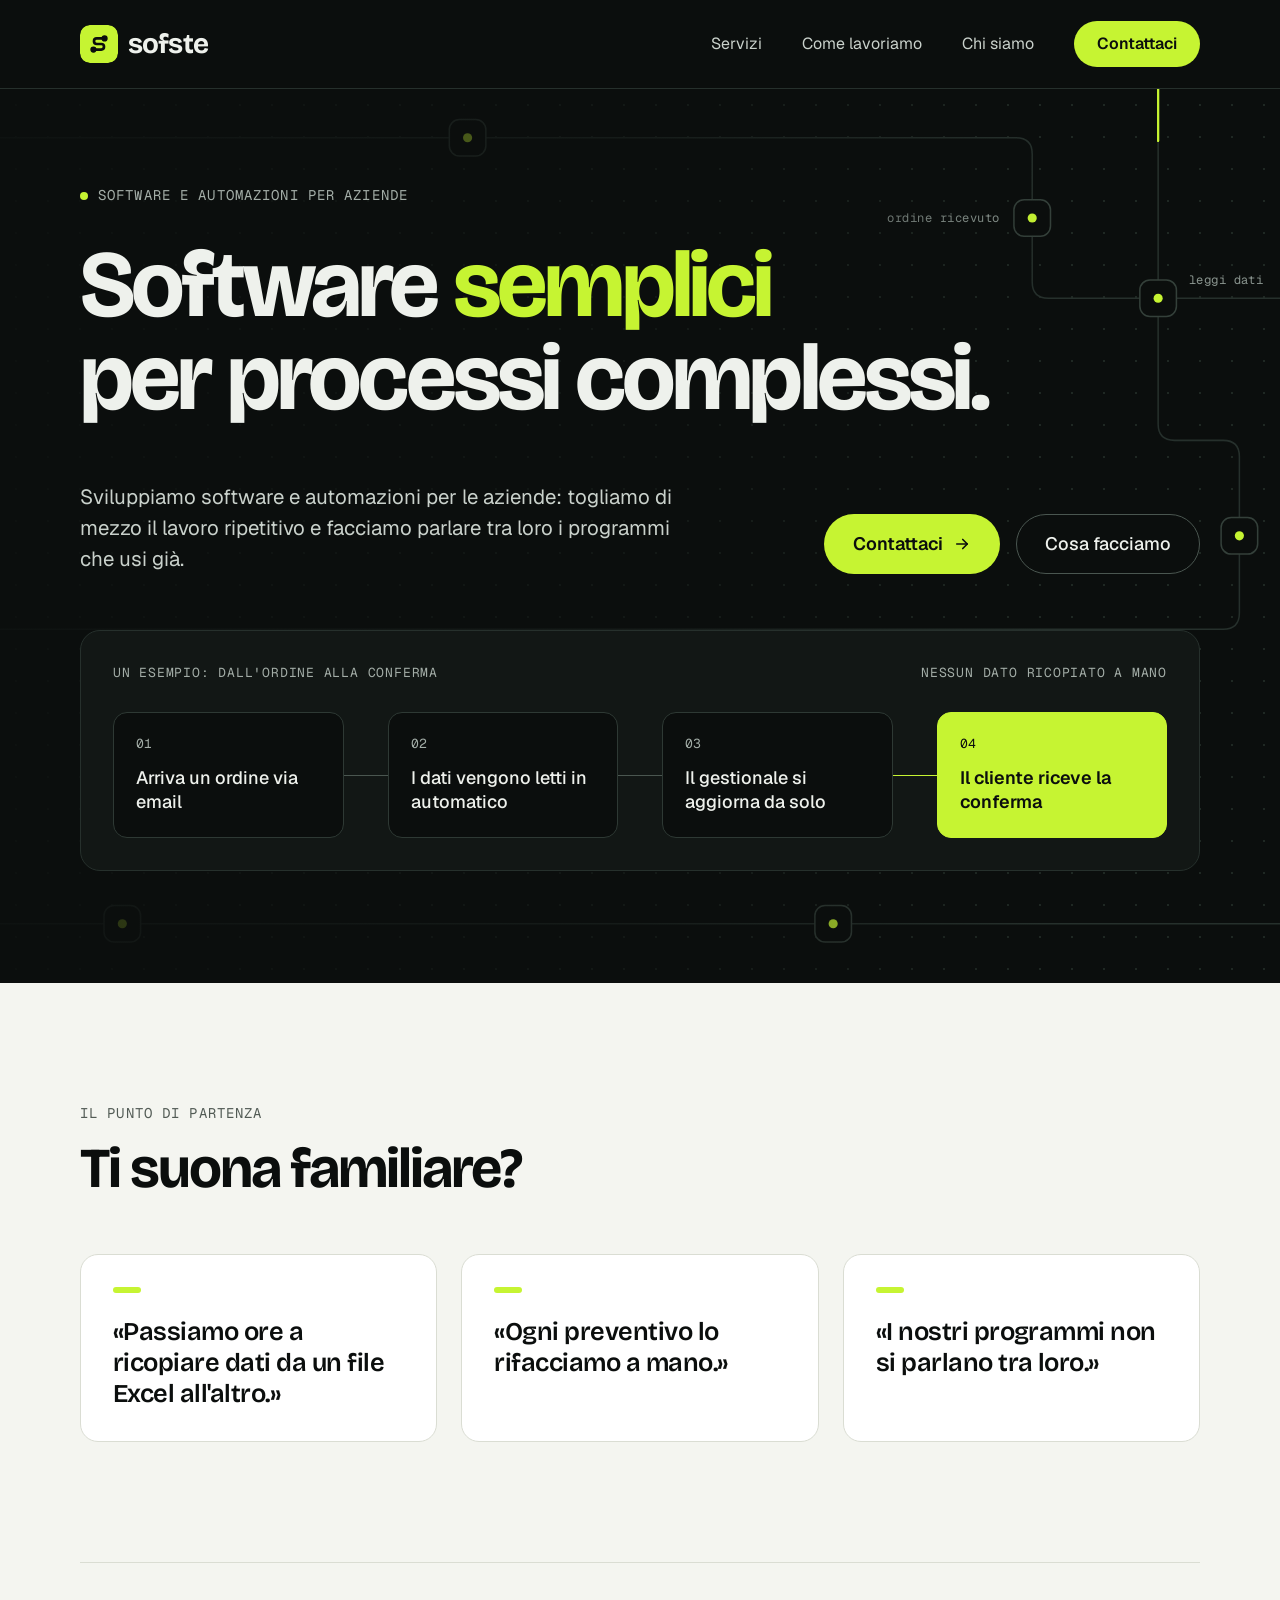
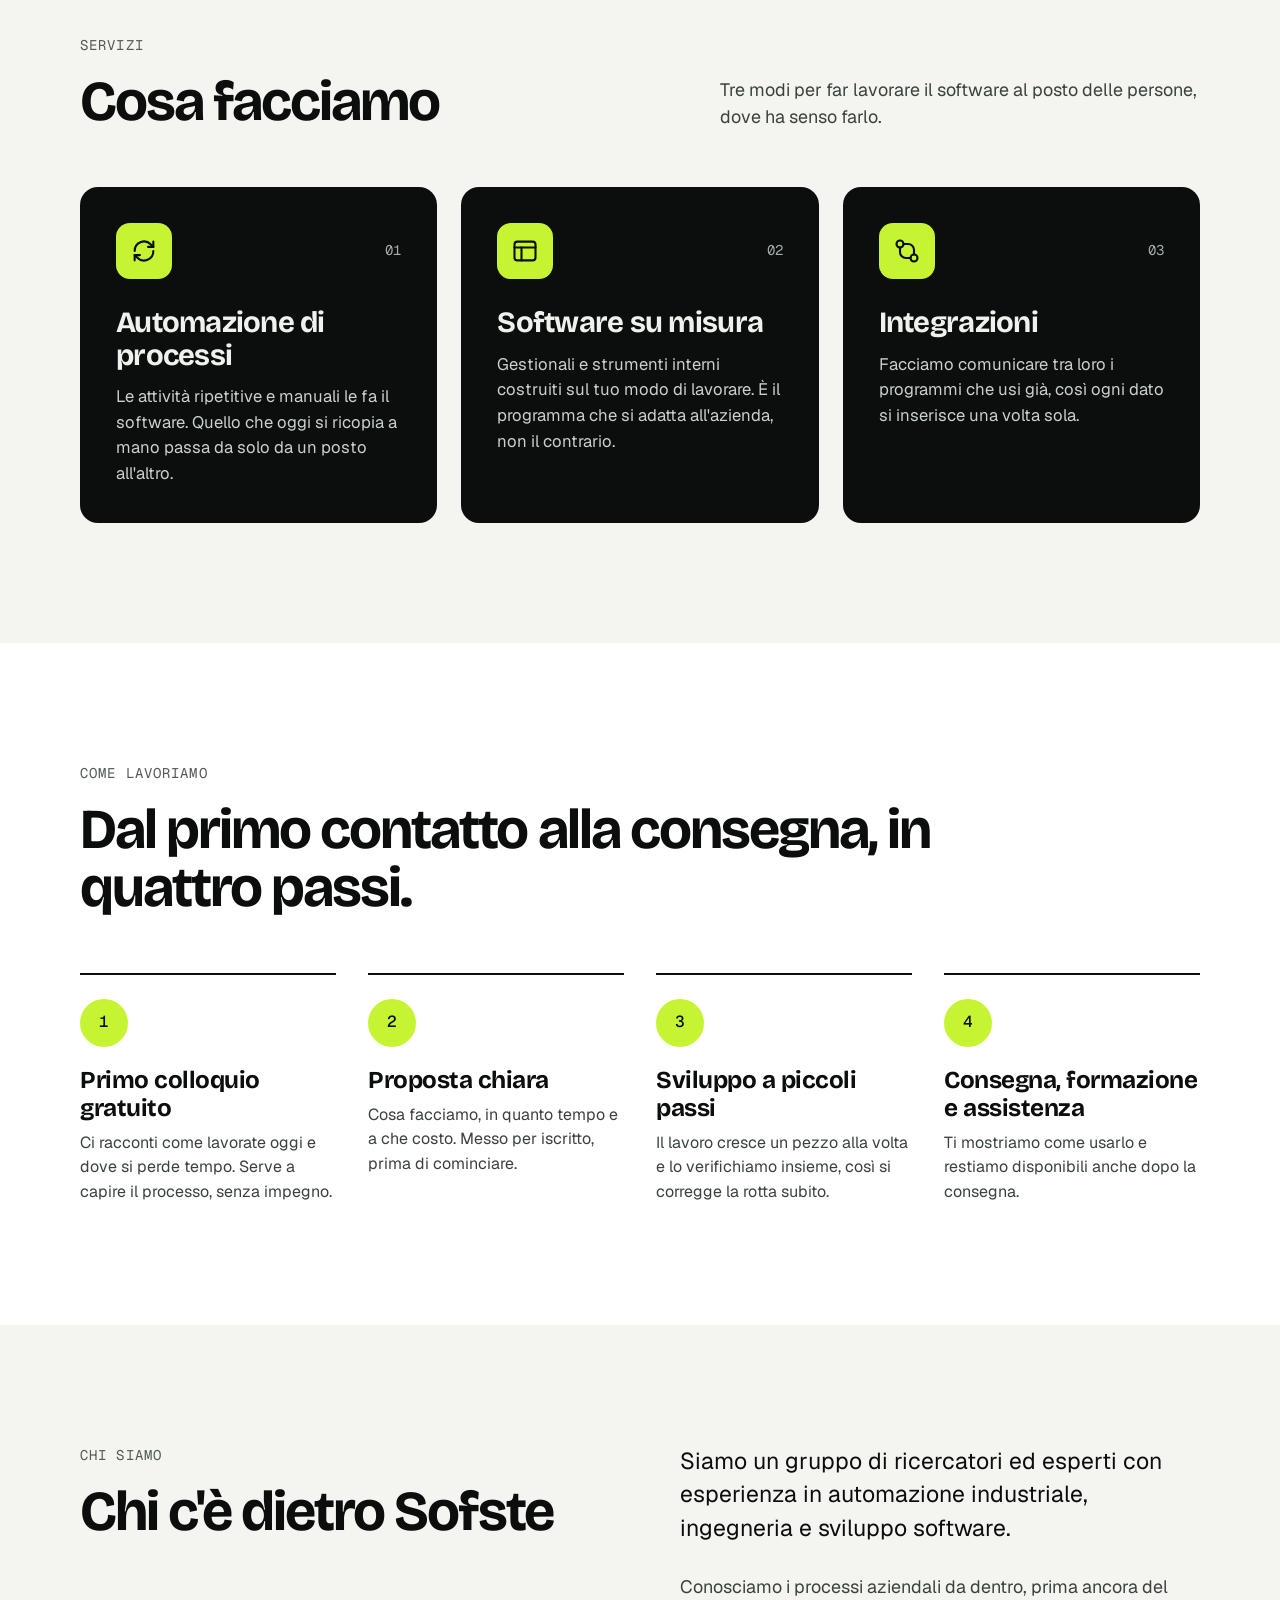
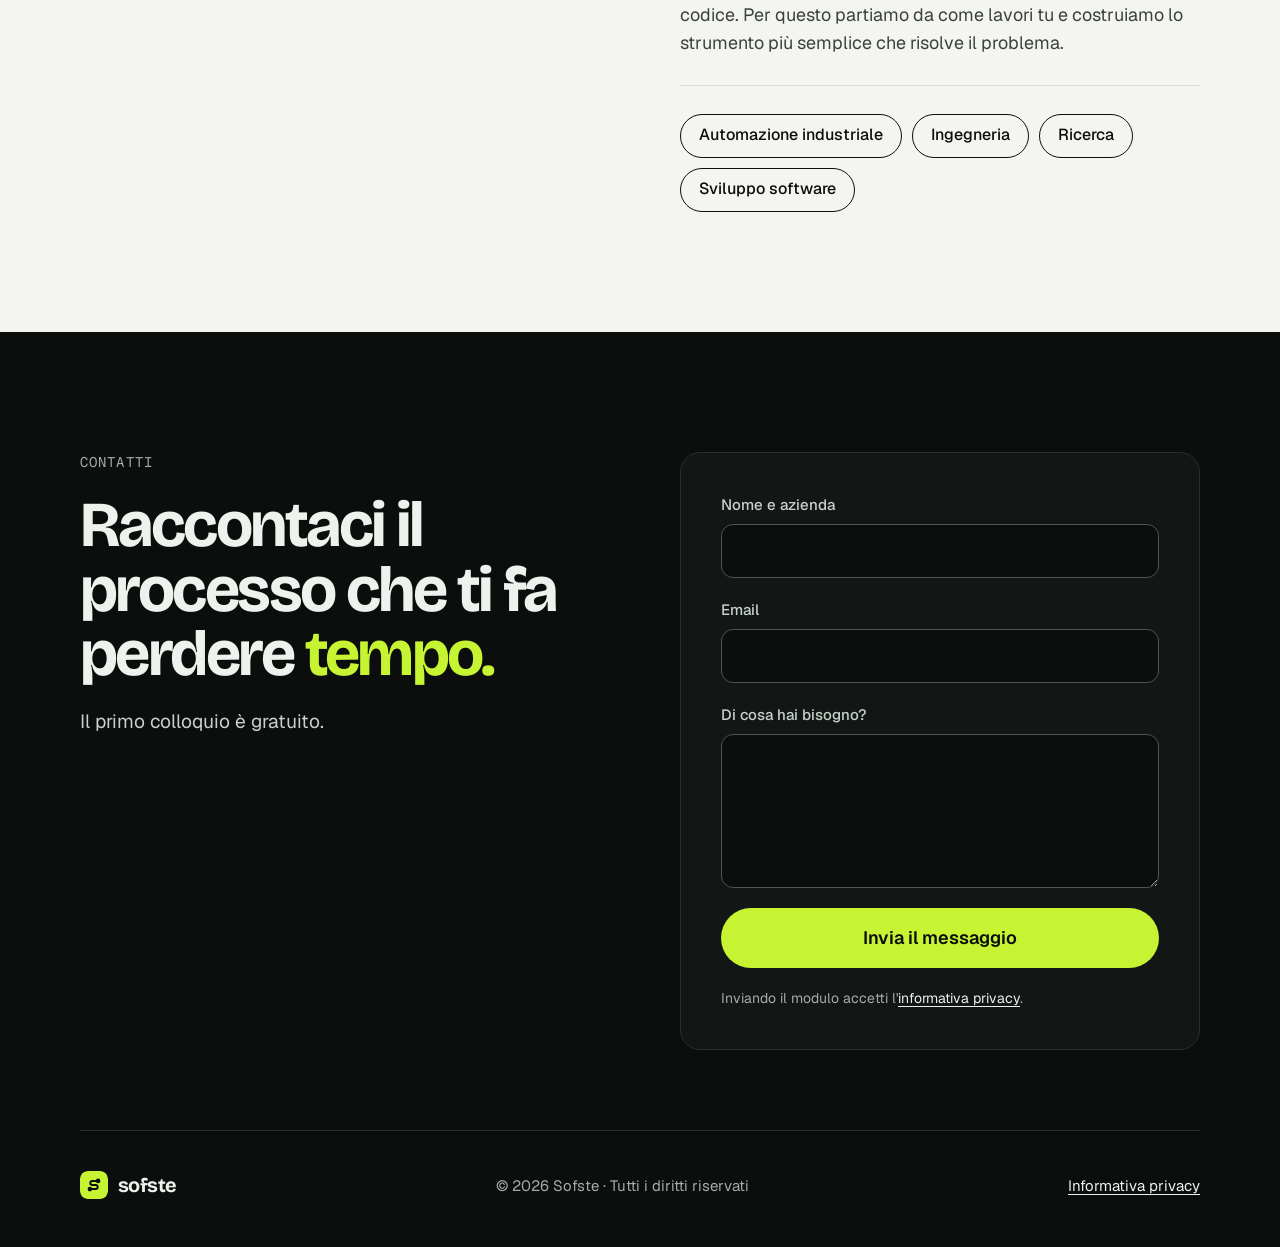
==== commit f25c39de: "Footer: copyright al posto dei dati fiscali Co-Authored-By: Claude Opus 5.5 <noreply@anthropic.com>" ====
--- a/index.html
+++ b/index.html
@@ -291,8 +291,7 @@
             <img class="brand__mark" src="assets/img/logo-mark.svg" alt="" width="28" height="28">
             <span>sofste</span>
           </span>
-          <!-- TODO: dati fiscali reali -->
-          <span>[RAGIONE SOCIALE] · P.IVA [PARTITA IVA] · [SEDE]</span>
+          <span>© 2026 Sofste · Tutti i diritti riservati</span>
           <a href="privacy.html">Informativa privacy</a>
         </footer>
       </div>
